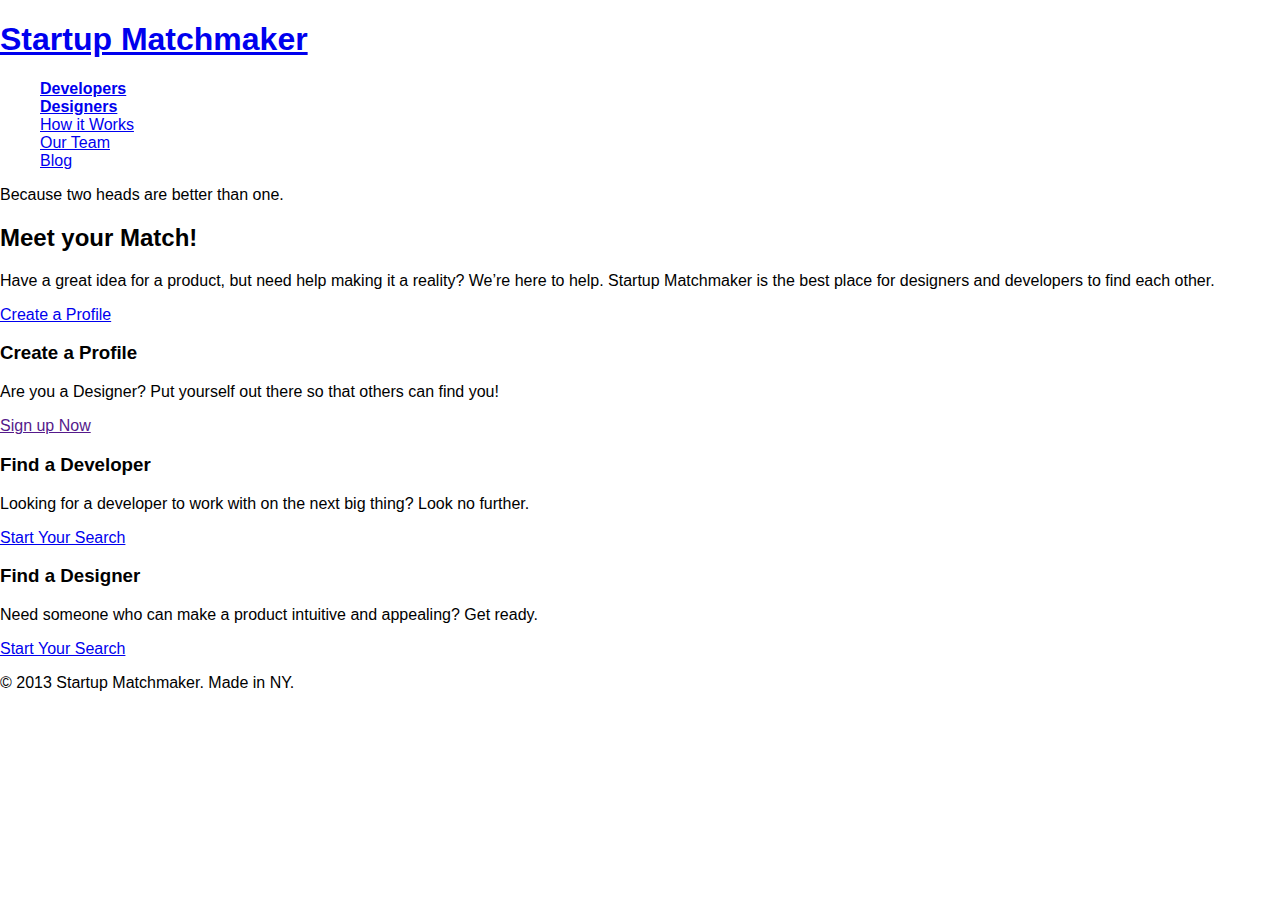
==== startup_matchmaker_advanced/index.html @ 14eca75b "matchmaker adv sync" ====
<!DOCTYPE html>
<html lang="en">
<head>
    <meta charset="utf-8">
    <meta http-equiv="X-UA-Compatible" content="IE=edge">
    <title></title> 
    <meta name="description" content="">
    <meta name="viewport" content="width=device-width, initial-scale=1">
    <link rel="shortcut icon" type="image/ico" href="images/favicon.ico" />


    <link rel="stylesheet" href="css/normalize.css">
    <link rel="stylesheet" href="css/main.css">
</head>
<body>
  <header>
    <h1><a href="#">Startup Matchmaker</a></h1>
    <nav>
      <ul>
        <li><strong><a href="developers.html">Developers</a></strong></li>
        <li><strong><a href="designers.html">Designers</a></strong></li>
        <li><a href="how.html">How it Works</a></li>
        <li><a href="team.html">Our Team</a></li>
        <li><a href="blog.html">Blog</a></li>
      </ul>
    </nav>
  </header>

  <p class="tagline">Because two heads are better than one.</p>
  <section class="banner">
    <div class="blurb">
      <h2>Meet your Match!</h2>
      <p>Have a great idea for a product, but need help making it a reality? We’re here to help. Startup Matchmaker is the best place for designers and developers to find each other.</p>
      <a class="button" href="#">Create a Profile</a>
    </div>
  </section>
  <section class="info">
    <h3>Create a Profile</h3>
    <p>Are you a Designer? Put yourself out there so that others can find you!</p>
    <a class="button" href="">Sign up Now</a>
  </section>
  <section class="info">
    <h3>Find a Developer</h3>
    <p>Looking for a developer to work with on the next big thing? Look no further.</p>
    <a class="button" href="developers.html">Start Your Search</a>
  </section>
  <section class="info">
    <h3>Find a Designer</h3>
    <p>Need someone who can make a product intuitive and appealing? Get ready.</p>
    <a class="button" href="designers.html">Start Your Search</a>
  </section>

  <footer>
    <p>&copy; 2013 Startup Matchmaker. Made in NY.</p>
  </footer>



</body>
</html>
---- startup_matchmaker_advanced/css/main.css ----
/* ==========================================================================
   Global Overrides
  ========================================================================== */
* {
  box-sizing: border-box;
/*   border: 1px solid red; */
}

.clearfix:after {
  display: table;
  clear: both;
  content: "";
}

/* ==========================================================================
   Author's custom styles
  ========================================================================== */

/* 
    SITE COLORS for your reference:
    (refer to styleguide.jpg for hex codes or use Sip to pick colors from design)

    White - #ffffff;
    Light Grey -
    Dark Grey -
    Grey/Black(text color) -
    Yellow -
    Red -
*/


/* Global
   ================================================================ */
body {
  /* Set some defaults! font-family, font-size, color, etc. */
}

/* Text Styles (a, a:hover, a:visited, a:active, p, h1, h2, h3, h4, etc.)
   ================================================================ */
a {
  /* Set some default styles for anchors (color, text decoration) */
}

/* Layout (columns, floats, etc.)
   ================================================================ */


/* Header
   ================================================================ */



/* Footer
   ================================================================ */



/* Navigation
   ================================================================ */



/* Buttons
   ================================================================ */
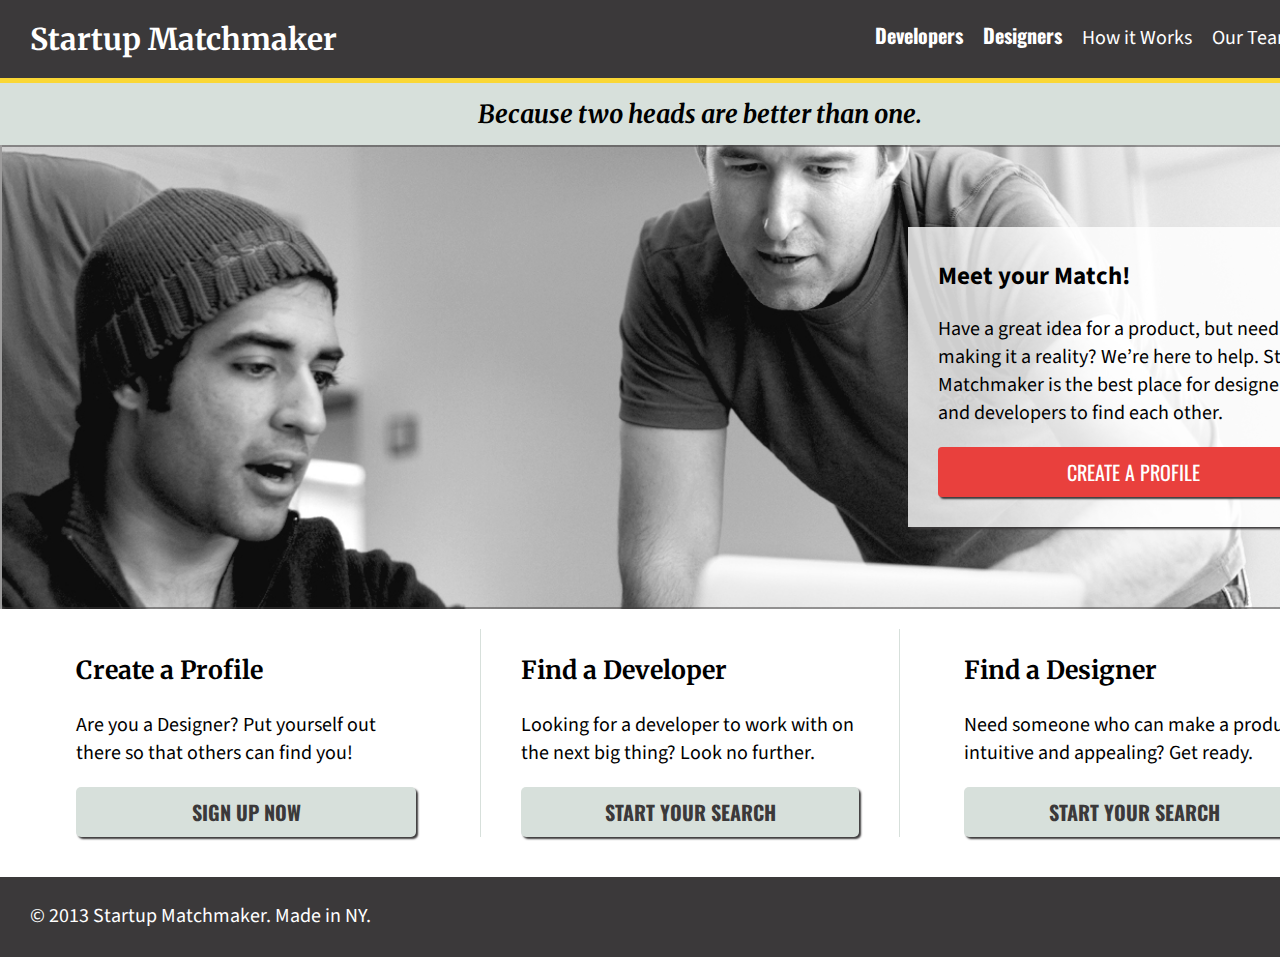
==== commit fac77477: "hw3 edits" ====
--- a/startup_matchmaker_advanced/index.html
+++ b/startup_matchmaker_advanced/index.html
@@ -11,9 +11,14 @@
 
     <link rel="stylesheet" href="css/normalize.css">
     <link rel="stylesheet" href="css/main.css">
+
+    <link href='https://fonts.googleapis.com/css?family=Source+Sans+Pro:400,700' rel='stylesheet' type='text/css'>
+    <link href='https://fonts.googleapis.com/css?family=Merriweather:700italic,700' rel='stylesheet' type='text/css'>
+    <link href='https://fonts.googleapis.com/css?family=Oswald:700' rel='stylesheet' type='text/css'>
+
 </head>
 <body>
-  <header>
+  <header class="clearfix">
     <h1><a href="#">Startup Matchmaker</a></h1>
     <nav>
       <ul>
@@ -27,34 +32,32 @@
   </header>
 
   <p class="tagline">Because two heads are better than one.</p>
-  <section class="banner">
+  <section class="banner clearfix">
     <div class="blurb">
       <h2>Meet your Match!</h2>
       <p>Have a great idea for a product, but need help making it a reality? We’re here to help. Startup Matchmaker is the best place for designers and developers to find each other.</p>
       <a class="button" href="#">Create a Profile</a>
     </div>
   </section>
+  <div class="boxalign">
   <section class="info">
     <h3>Create a Profile</h3>
     <p>Are you a Designer? Put yourself out there so that others can find you!</p>
-    <a class="button" href="">Sign up Now</a>
+    <a class="button" href=""><strong>Sign up Now</strong></a>
   </section>
-  <section class="info">
+  <section class="infomiddle">
     <h3>Find a Developer</h3>
     <p>Looking for a developer to work with on the next big thing? Look no further.</p>
-    <a class="button" href="developers.html">Start Your Search</a>
+    <a class="button" href="developers.html"><Strong>Start Your Search</Strong></a>
   </section>
   <section class="info">
     <h3>Find a Designer</h3>
     <p>Need someone who can make a product intuitive and appealing? Get ready.</p>
-    <a class="button" href="designers.html">Start Your Search</a>
+    <a class="button" href="designers.html"><strong>Start Your Search</strong></a>
   </section>
-
+  </div>
   <footer>
     <p>&copy; 2013 Startup Matchmaker. Made in NY.</p>
   </footer>
-
-
-
 </body>
 </html>--- a/startup_matchmaker_advanced/css/main.css
+++ b/startup_matchmaker_advanced/css/main.css
@@ -1,9 +1,15 @@
+/*
+font-family: 'Oswald', sans-serif;
+font-family: 'Merriweather', serif;
+font-family: 'Source Sans Pro', sans-serif;
+*/
+
 /* ==========================================================================
    Global Overrides
   ========================================================================== */
 * {
   box-sizing: border-box;
-/*   border: 1px solid red; */
+  /*border: 1px solid red; */
 }
 
 .clearfix:after {
@@ -32,33 +38,211 @@
 /* Global
    ================================================================ */
 body {
+  font-size: 20px;
+  font-family: 'Source Sans Pro', sans-serif;
+  font-weight: 400;
+  margin: 0 auto;
+  width:1400px;
   /* Set some defaults! font-family, font-size, color, etc. */
 }
 
 /* Text Styles (a, a:hover, a:visited, a:active, p, h1, h2, h3, h4, etc.)
    ================================================================ */
 a {
+  text-decoration: none;
+  color: RGBA(255, 255, 255, 1.00);
   /* Set some default styles for anchors (color, text decoration) */
 }
 
+a:hover {
+  display: inline-block;
+  background-color: RGBA(215, 224, 219, .5);
+}
 /* Layout (columns, floats, etc.)
    ================================================================ */
 
+.tagline {
+  text-align: center;
+  font-size: 25px;
+  background-color: RGBA(215, 224, 219, 1.00);
+  font-family: 'Merriweather', serif;
+  font-weight: 700;
+  font-style: italic;
+  margin: 0px;
+  padding: 15px 0;
+}
+
+.banner {
+  width:100%;
+  background-image: url('../images/coworking.jpg');
+  background-size: cover;
+  background-repeat: no-repeat;
+  background-position: center;
+  border: 2px solid RGBA(59, 57, 58, .5);
+}
+
+.blurb {
+  display: inline-block;
+  float: right;
+  width: 450px;
+  height: 300px;
+  background-color: RGBA(255, 255, 255, .8);
+  margin: 80px 40px 80px 0;
+  padding: 10px 30px 10px 30px;
+  box-shadow: 2px 2px 2px RGBA(59, 57, 58, 1.00);
+}
+
+.boxalign {
+  text-align: center;
+}
+
+.info, .infomiddle {
+  display: inline-block;
+  width: 420px;
+  margin: 20px 20px 40px 0;
+  padding: 0 40px;
+  text-align: left;
+}
+
+.infomiddle {
+  border-left: 1px solid RGBA(215, 224, 219, 1.00); 
+  border-right: 1px solid RGBA(215, 224, 219, 1.00);
+}
+
 
 /* Header
    ================================================================ */
 
-
+header {
+  background-color: RGBA(59, 57, 58, 1.00);
+  border-bottom: 5px solid RGBA(250, 215, 53, 1.00);
+}
+
+header h1 {
+  float: left;
+  font-size: 30px;
+  font-family: 'Merriweather', serif;
+  padding-left: 30px;
+}
+
+section h3 {
+  font-size: 25px;
+}
+
+.info h3, .infomiddle h3 {
+  font-family: 'Merriweather', serif;
+  font-weight: 700;
+}
+
+.blurb h2 {
+  font-size: 25px;
+}
 
 /* Footer
    ================================================================ */
 
-
+footer {
+  background-color: RGBA(59, 57, 58, 1.00);
+  width: 100%;
+  height: 80px;
+  padding: 5px 0 0 30px;
+  color: RGBA(255, 255, 255, 1.00);
+  font-size: 20px;
+  clear:both;
+}
 
 /* Navigation
    ================================================================ */
-
-
+header nav {
+  float: right;
+  font-size: 20px;
+  margin-right: 40px;
+}
+
+header nav li {
+  display: inline-block;
+  padding: 0 8px;
+}
+
+header nav strong {
+  font-size: 20px;
+  font-family: 'Oswald', sans-serif;
+}
 
 /* Buttons
-   ================================================================ */+   ================================================================ */
+.banner .button {
+  background-color: RGBA(233, 64, 61, 1.00);
+  color: RGBA(255, 255, 255, 1.00);
+  border-radius: 4px;
+  width: 100%;
+  padding: 10px 0;
+  font-size: 20px;
+  text-align: center;
+  display: inline-block;
+  font-family: 'Oswald', sans-serif;
+  text-transform: uppercase;
+}
+
+.button {
+  background-color: RGBA(215, 224, 219, 1.00);
+  box-shadow: 2px 2px 2px RGBA(59, 57, 58, 1.00);
+  color: RGBA(59, 57, 58, 1.00);
+  border-radius: 5px;
+  text-align: center;
+  width: 100%;
+  padding: 10px 0;
+  display: inline-block;
+  font-size: 20px;
+  font-family: 'Oswald', sans-serif;
+  text-transform: uppercase;
+}
+
+/* Designer Page
+  ===================================================================  */
+.designersection {
+  background-color: RGBA(215, 224, 219, 1.00);
+}
+
+.designerbox {
+  width: 300px;
+  background-color: white;
+  border: 1px solid red;
+  margin: 30px;
+  float: left;
+  }
+
+.designerphoto {
+  display: inline-block;
+  width: 280px;
+  height: 280px;
+  background-color: RGBA(204, 204, 204, 1.00);
+  margin: 10px;
+}
+
+.contact {
+  background-color: RGBA(233, 64, 61, 1.00);
+  box-shadow: 2px 2px 2px RGBA(59, 57, 58, 1.00);
+  color: RGBA(255, 255, 255, 1.00);
+  border-radius: 5px;
+  text-align: center;
+  width: 80%;
+  padding: 10px 30px;
+  display: inline-block;
+  font-size: 20px;
+  font-family: 'Oswald', sans-serif;
+  text-transform: uppercase;
+}
+
+.tagbox {
+  display: inline-block;
+  font-family: 
+  border-radius: 75%;
+  background-color: RGBA(102, 102, 102, 1.00);
+  text-align: center;
+  font-size: 16px;
+  padding: 5px 10px;
+  margin: 5px;
+  color: white;
+}
+
